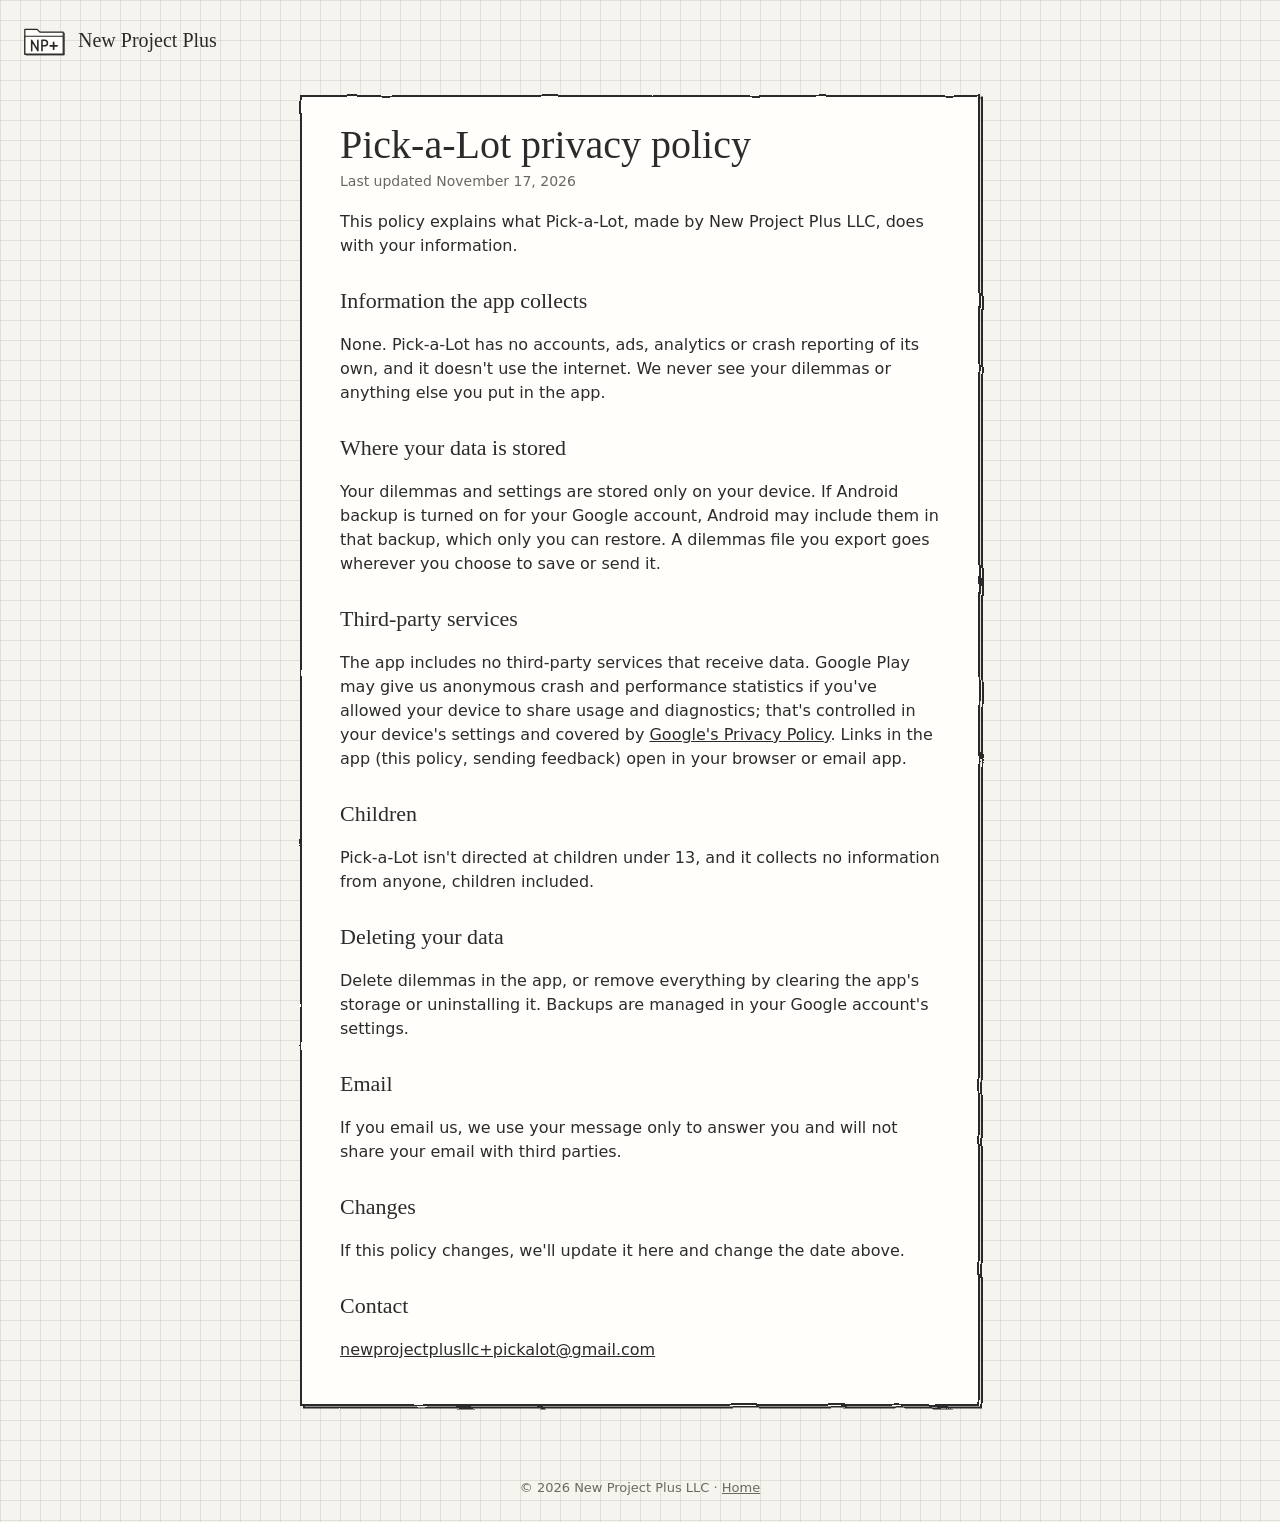
==== apps/pickalot/privacy/index.html @ 23081d42 "feat(site): Add an app privacy policy and refresh the File 001 silhouette The policy gives the store" ====
<!DOCTYPE html>
<html lang="en">
<head>
<meta charset="utf-8">
<meta name="viewport" content="width=device-width, initial-scale=1">
<title>Pick-a-Lot privacy policy · New Project Plus</title>
<meta name="description" content="Privacy policy for Pick-a-Lot.">
<link rel="icon" href="/favicon.ico" sizes="32x32">
<link rel="icon" href="/assets/img/favicon.svg" type="image/svg+xml">
<link rel="apple-touch-icon" href="/apple-touch-icon.png">
<link rel="stylesheet" href="/assets/css/site.css">
</head>
<body>
<svg width="0" height="0" style="position:absolute" aria-hidden="true"><filter id="pencil" x="-5%" y="-5%" width="110%" height="110%"><feTurbulence type="fractalNoise" baseFrequency="0.03" numOctaves="2" seed="4" result="t"/><feDisplacementMap in="SourceGraphic" in2="t" scale="2.6" xChannelSelector="R" yChannelSelector="G"/></filter></svg>
<header class="top"><a href="/"><img src="/assets/img/logo.svg" alt="">New Project Plus</a></header>
<main class="doc">
  <article class="sheet sketch doubled">
    <h1 class="display">Pick-a-Lot privacy policy</h1>
    <p class="meta soft">Last updated November 17, 2026</p>

    <p>This policy explains what Pick-a-Lot, made by New Project Plus LLC, does with your information.</p>

    <h2 class="display">Information the app collects</h2>
    <p>None. Pick-a-Lot has no accounts, ads, analytics or crash reporting of its own, and it doesn't use the internet. We never see your dilemmas or anything else you put in the app.</p>

    <h2 class="display">Where your data is stored</h2>
    <p>Your dilemmas and settings are stored only on your device. If Android backup is turned on for your Google account, Android may include them in that backup, which only you can restore. A dilemmas file you export goes wherever you choose to save or send it.</p>

    <h2 class="display">Third-party services</h2>
    <p>The app includes no third-party services that receive data. Google Play may give us anonymous crash and performance statistics if you've allowed your device to share usage and diagnostics; that's controlled in your device's settings and covered by <a href="https://policies.google.com/privacy">Google's Privacy Policy</a>. Links in the app (this policy, sending feedback) open in your browser or email app.</p>

    <h2 class="display">Children</h2>
    <p>Pick-a-Lot isn't directed at children under 13, and it collects no information from anyone, children included.</p>

    <h2 class="display">Deleting your data</h2>
    <p>Delete dilemmas in the app, or remove everything by clearing the app's storage or uninstalling it. Backups are managed in your Google account's settings.</p>

    <h2 class="display">Email</h2>
    <p>If you email us, we use your message only to answer you and will not share your email with third parties.</p>

    <h2 class="display">Changes</h2>
    <p>If this policy changes, we'll update it here and change the date above.</p>

    <h2 class="display">Contact</h2>
    <p><a href="mailto:newprojectplusllc+pickalot@gmail.com?subject=Pick-a-Lot%20Privacy">newprojectplusllc+pickalot@gmail.com</a></p>
  </article>
</main>
<footer class="site">© 2026 New Project Plus LLC · <a href="/">Home</a></footer>
</body>
</html>
---- assets/css/site.css ----
/* New Project Plus: graphite on graph paper (light), chalk on slate (dark). */
:root {
  --bg: #F6F4EE;
  --paper: #FFFEFA;
  --ink: #2B2B2B;
  --ink-soft: #6B6861;
  --muted: #9A978F;
  --grid: rgba(154, 151, 143, .22);
  --display: "Chalkboard SE", "Ink Free", casual, cursive;
  --body: system-ui, -apple-system, "Segoe UI", Roboto, sans-serif;
  --mono: ui-monospace, "SF Mono", Menlo, Consolas, monospace;
  color-scheme: light dark;
}
@media (prefers-color-scheme: dark) {
  :root {
    --bg: #1E2120;
    --paper: #262A28;
    --ink: #E8E6DF;
    --ink-soft: #A4A7A3;
    --muted: #7D817E;
    --grid: rgba(125, 129, 126, .22);
  }
}

* { box-sizing: border-box; }
html, body { margin: 0; }
body {
  min-height: 100vh;
  display: flex;
  flex-direction: column;
  overflow-x: hidden;
  background-color: var(--bg);
  background-image:
    linear-gradient(var(--grid) 1px, transparent 1px),
    linear-gradient(90deg, var(--grid) 1px, transparent 1px);
  background-size: 20px 20px;
  color: var(--ink);
  font-family: var(--body);
  line-height: 1.5;
}
a { color: inherit; }
.display { font-family: var(--display); font-weight: 400; }
.mono { font-family: var(--mono); }
.soft { color: var(--ink-soft); }

/* Pencil outline: a wobbly line on a pseudo-element (filter #pencil is inline in each page), so text stays crisp. */
.sketch { position: relative; background: var(--paper); }
.sketch::before, .sketch.doubled::after {
  content: ""; position: absolute; inset: 0; pointer-events: none;
  border: 2px solid var(--ink); filter: url(#pencil);
}
.sketch.doubled::after { transform: translate(3px, 2.5px); z-index: -1; }
.sketch.dashed::before { border-style: dashed; border-color: var(--muted); }

/* ---------- home ---------- */
.home { flex: 1; display: grid; place-items: center; padding: 48px 20px; }
.home .wrap { width: 100%; max-width: 620px; text-align: center; }
.home .logo { display: block; width: 132px; height: 132px; margin: 0 auto; }
.home h1 { font-size: clamp(34px, 7vw, 52px); line-height: 1.05; margin: 14px 0 6px; }
.tag { font-size: 18px; margin: 0 0 36px; }

.folder { max-width: 480px; margin: 0 auto 36px; text-align: left; position: relative; padding-top: 30px; }
.folder .tab { position: absolute; top: 0; left: 0; padding: 4px 16px 6px; font-size: 13px; letter-spacing: .12em; }
.folder .body { display: grid; grid-template-columns: 140px 1fr; gap: 22px; align-items: center; padding: 22px; }
.photo { aspect-ratio: 1; display: grid; place-items: center; padding: 12px; }
.photo .q { position: absolute; right: 8px; bottom: 4px; font-size: 22px; }
.silhouette {
  display: block; width: 100%; aspect-ratio: 1; background: var(--ink);
  -webkit-mask: url(../img/file-001.svg) center / contain no-repeat;
  mask: url(../img/file-001.svg) center / contain no-repeat;
}
.fields { display: grid; grid-template-columns: auto 1fr; gap: 6px 18px; margin: 0; font-family: var(--mono); font-size: 14px; }
.fields dt { color: var(--ink-soft); letter-spacing: .08em; }
.fields dd { margin: 0; }
@media (max-width: 480px) {
  .folder .body { grid-template-columns: 1fr; }
  .photo { width: 100%; max-width: 180px; margin: 0 auto; }
}

/* Button: paper box with a doubled pencil outline that presses in. */
.btn {
  position: relative; display: inline-block; padding: 10px 26px; border: 0; cursor: pointer;
  font: inherit; font-family: var(--display); font-size: 20px; color: var(--ink); text-decoration: none;
  background: var(--paper); transition: transform .08s;
}
.btn::before, .btn::after { content: ""; position: absolute; inset: 0; border: 2px solid var(--ink); filter: url(#pencil); }
.btn::after { transform: translate(3px, 2.5px); z-index: -1; transition: transform .08s; }
.btn:hover { transform: translate(-1px, -1px); }
.btn:active { transform: translate(3px, 2.5px); }
.btn:active::after { transform: none; }
.btn:focus-visible { outline: 2px dashed var(--ink-soft); outline-offset: 6px; }

#confetti { position: fixed; inset: 0; width: 100%; height: 100%; pointer-events: none; z-index: 50; }

/* ---------- document pages (privacy) ---------- */
.top { padding: 16px 20px; }
.top a { display: inline-flex; align-items: center; gap: 10px; text-decoration: none; font-family: var(--display); font-size: 20px; }
.top img { width: 48px; height: 48px; }
.doc { flex: 1; width: 100%; max-width: 720px; margin: 0 auto; padding: 8px 20px 48px; }
.doc .sheet { padding: 28px clamp(18px, 4vw, 40px); }
.doc h1 { font-size: clamp(30px, 6vw, 40px); line-height: 1.1; margin: 0 0 4px; }
.doc h2 { font-size: 22px; margin: 26px 0 4px; }
.doc .meta { margin: 0 0 18px; font-size: 14px; }

footer.site { text-align: center; color: var(--ink-soft); font-size: 13px; padding: 24px 16px; }

@media (prefers-reduced-motion: reduce) {
  .btn, .btn::after { transition: none; }
}
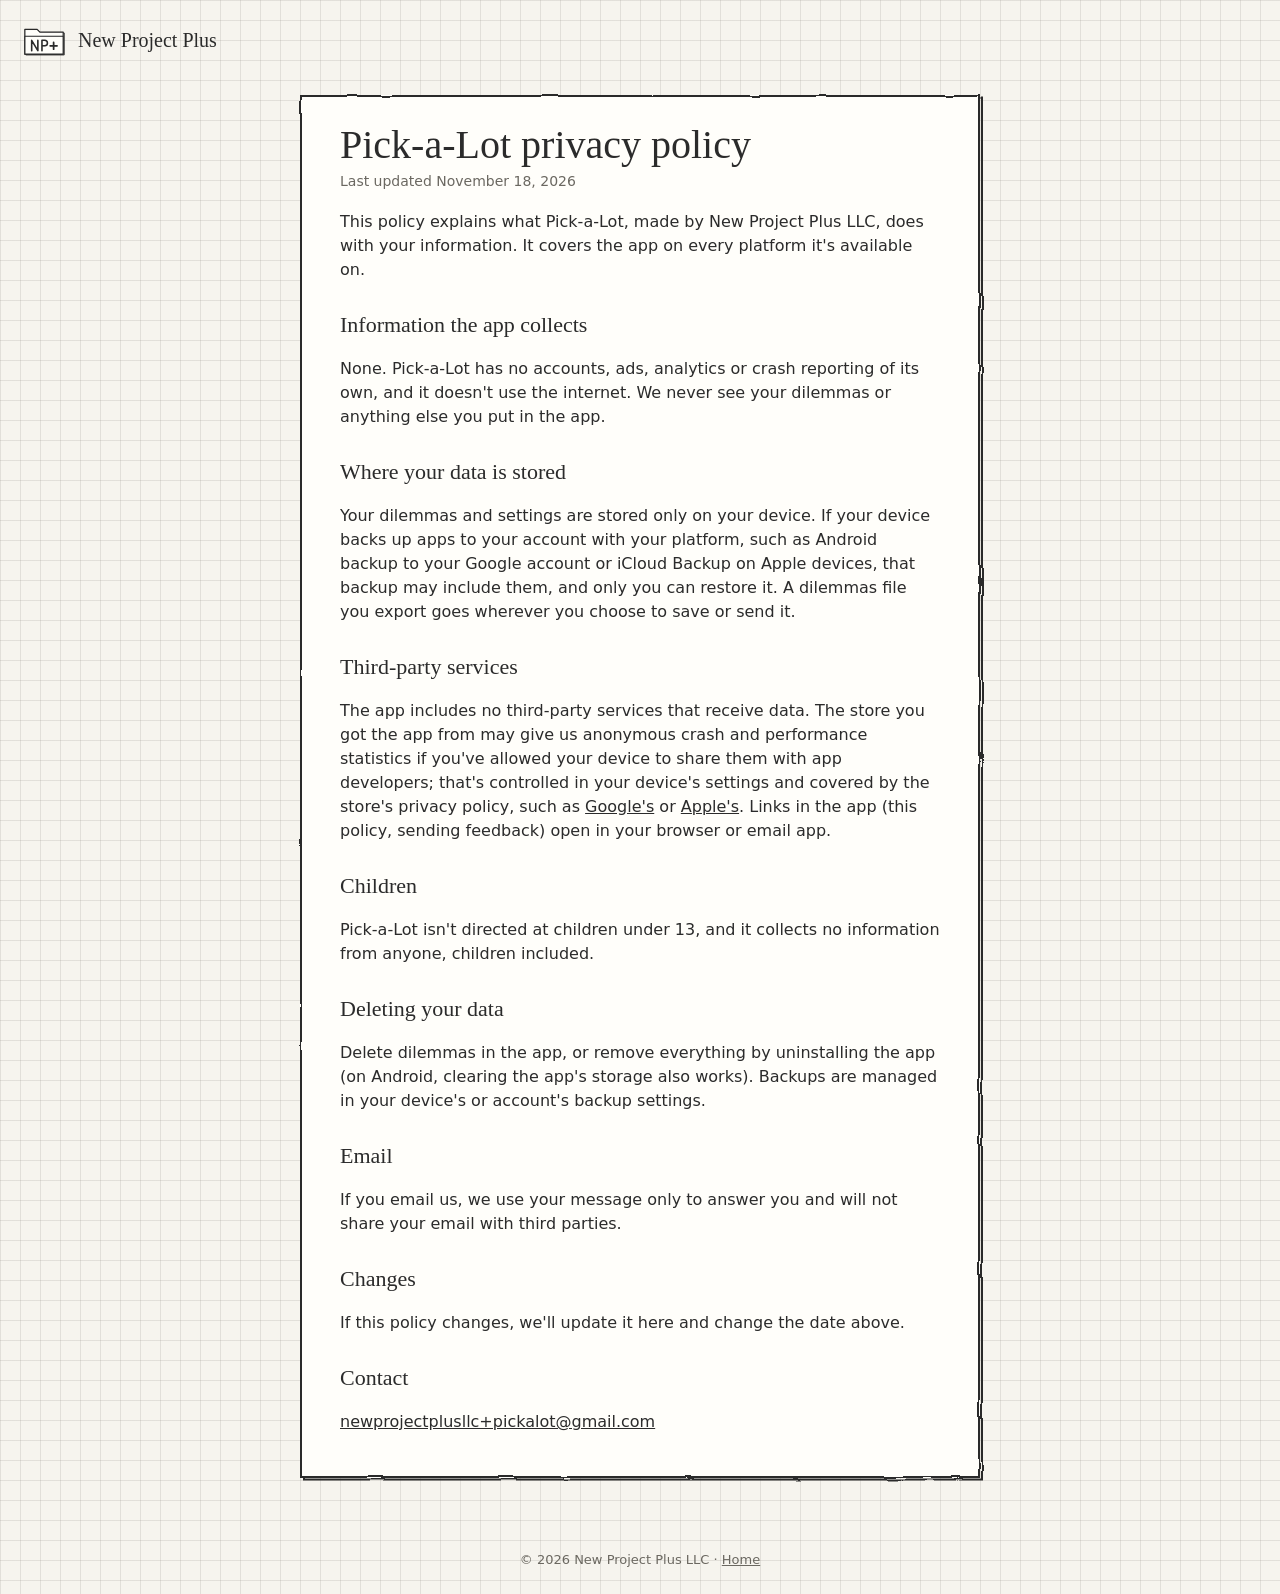
==== commit 9561fdef: "fix(site): Make the app privacy policy platform-neutral Backup, store statistics and deletion now co" ====
--- a/apps/pickalot/privacy/index.html
+++ b/apps/pickalot/privacy/index.html
@@ -16,24 +16,24 @@
 <main class="doc">
   <article class="sheet sketch doubled">
     <h1 class="display">Pick-a-Lot privacy policy</h1>
-    <p class="meta soft">Last updated November 17, 2026</p>
+    <p class="meta soft">Last updated November 18, 2026</p>
 
-    <p>This policy explains what Pick-a-Lot, made by New Project Plus LLC, does with your information.</p>
+    <p>This policy explains what Pick-a-Lot, made by New Project Plus LLC, does with your information. It covers the app on every platform it's available on.</p>
 
     <h2 class="display">Information the app collects</h2>
     <p>None. Pick-a-Lot has no accounts, ads, analytics or crash reporting of its own, and it doesn't use the internet. We never see your dilemmas or anything else you put in the app.</p>
 
     <h2 class="display">Where your data is stored</h2>
-    <p>Your dilemmas and settings are stored only on your device. If Android backup is turned on for your Google account, Android may include them in that backup, which only you can restore. A dilemmas file you export goes wherever you choose to save or send it.</p>
+    <p>Your dilemmas and settings are stored only on your device. If your device backs up apps to your account with your platform, such as Android backup to your Google account or iCloud Backup on Apple devices, that backup may include them, and only you can restore it. A dilemmas file you export goes wherever you choose to save or send it.</p>
 
     <h2 class="display">Third-party services</h2>
-    <p>The app includes no third-party services that receive data. Google Play may give us anonymous crash and performance statistics if you've allowed your device to share usage and diagnostics; that's controlled in your device's settings and covered by <a href="https://policies.google.com/privacy">Google's Privacy Policy</a>. Links in the app (this policy, sending feedback) open in your browser or email app.</p>
+    <p>The app includes no third-party services that receive data. The store you got the app from may give us anonymous crash and performance statistics if you've allowed your device to share them with app developers; that's controlled in your device's settings and covered by the store's privacy policy, such as <a href="https://policies.google.com/privacy">Google's</a> or <a href="https://www.apple.com/legal/privacy/">Apple's</a>. Links in the app (this policy, sending feedback) open in your browser or email app.</p>
 
     <h2 class="display">Children</h2>
     <p>Pick-a-Lot isn't directed at children under 13, and it collects no information from anyone, children included.</p>
 
     <h2 class="display">Deleting your data</h2>
-    <p>Delete dilemmas in the app, or remove everything by clearing the app's storage or uninstalling it. Backups are managed in your Google account's settings.</p>
+    <p>Delete dilemmas in the app, or remove everything by uninstalling the app (on Android, clearing the app's storage also works). Backups are managed in your device's or account's backup settings.</p>
 
     <h2 class="display">Email</h2>
     <p>If you email us, we use your message only to answer you and will not share your email with third parties.</p>
